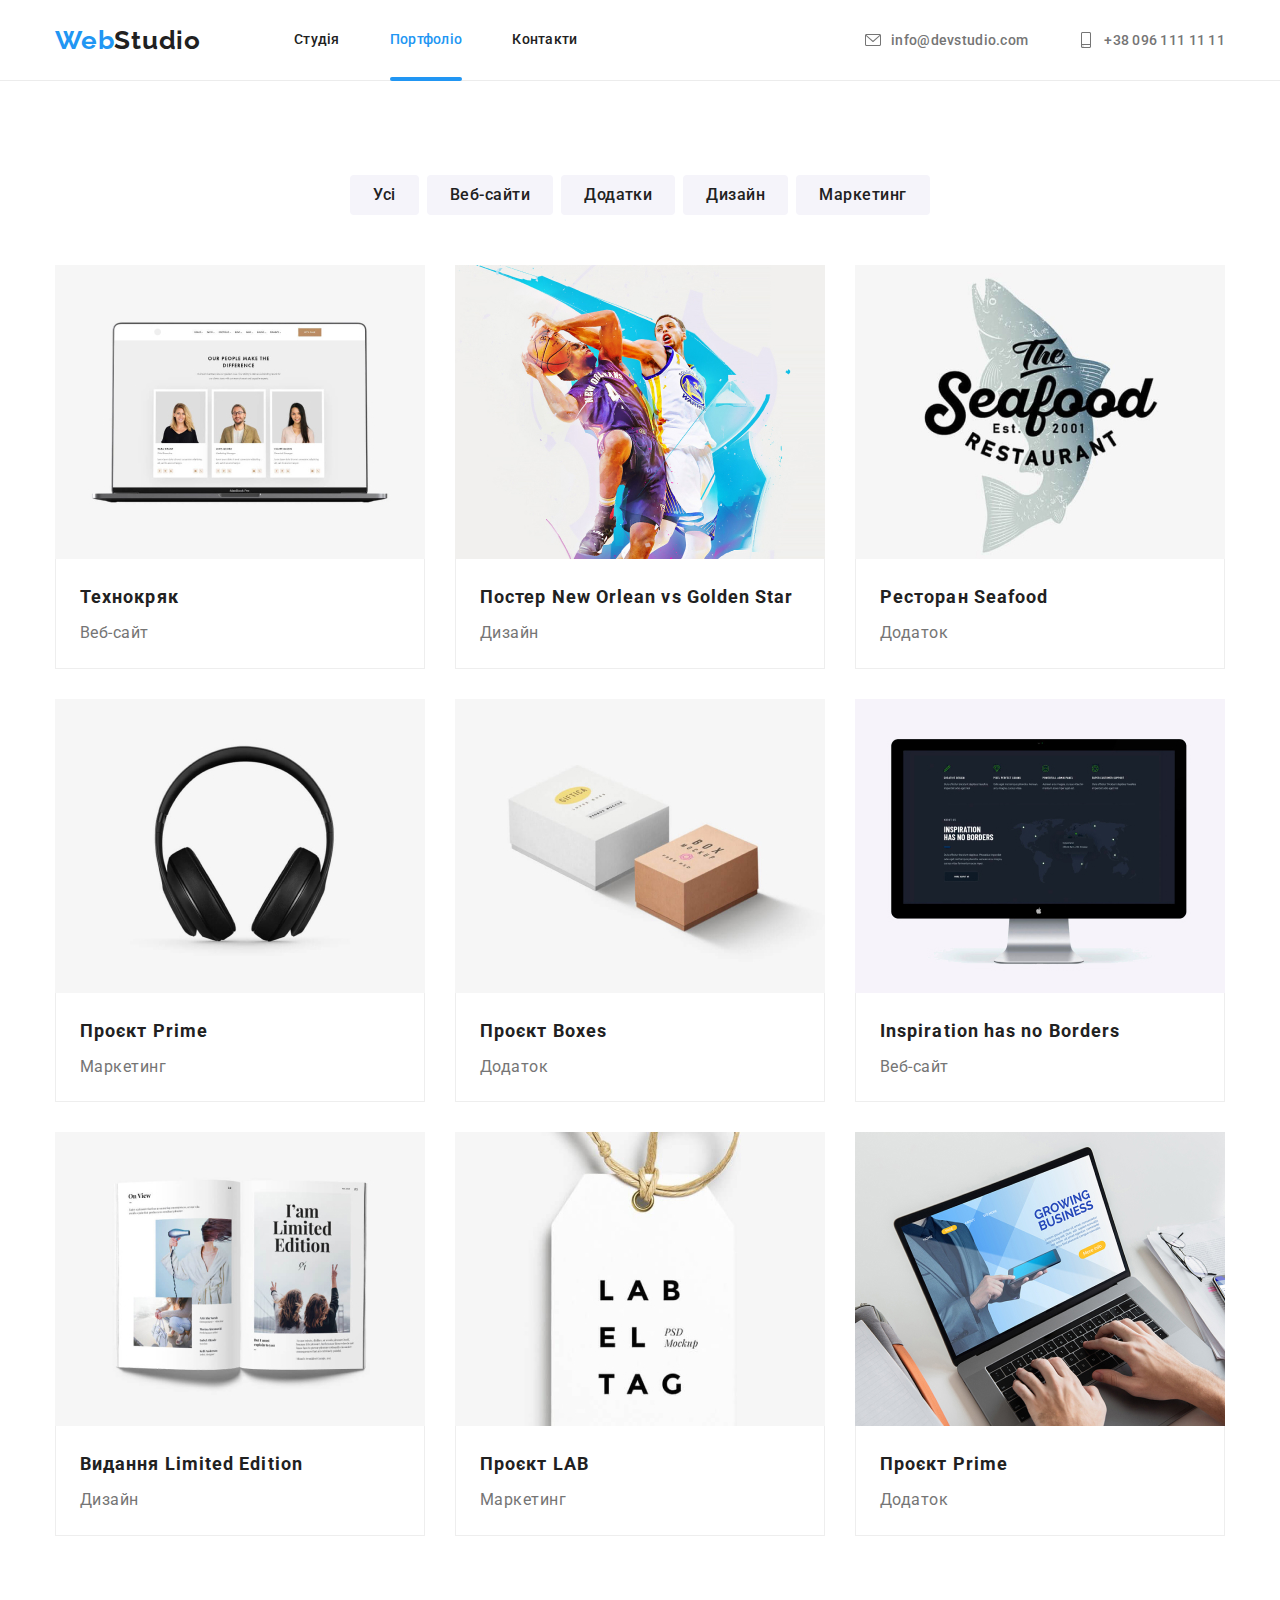
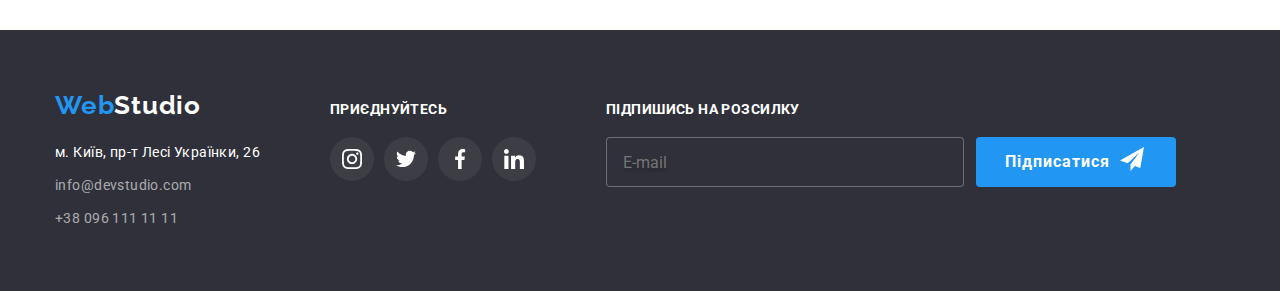
==== portfolio.html @ d0a81571 "home work 6" ====
<!doctype html>
<html lang="uk">
<head>
    <meta charset="UTF-8">
    <meta http-equiv="X-UA-Compatible" content="IE=edge">
    <meta name="viewport" content="width=device-width, initial-scale=1.0">
    <title>Портфоліо</title>
    <link rel="preconnect" href="https://fonts.googleapis.com">
    <link rel="preconnect" href="https://fonts.gstatic.com" crossorigin>
    <link href="https://fonts.googleapis.com/css2?family=Raleway:wght@700&family=Roboto:wght@400;500;700;900&display=swap"
          rel="stylesheet">
       <link rel="stylesheet" href="https://cdnjs.cloudflare.com/ajax/libs/modern-normalize/1.0.0/modern-normalize.min.css">    
        <link rel="stylesheet" href="./css/styles.css">
</head>
    <body class="page">
<!-- шапка сайта-->
        <header class="main-nav ">
            <div  class="main-list container">
                <nav class="menu"> 
                <a href="./іndex.html" class="logo"><span class="logo-accent">Web</span>Studio</a>
                    <ul class="site-nav list">
                        <li class="item"><a href="index.html" class="link">Студія</a></li>
                        <li class="item"><a href="#" class="link current">Портфоліо</a></li>
                        <li class="item"><a href="#" class="link">Контакти</a></li>
                </ul>
            </nav>
<!--Contacts-->
                <ul class="mailtel-list list">
                    <li class="item">
                        <a class="top-adress" href="mailto:info@devstudio.com" >
                            <svg class="item-icon" width="16px" height="16px">
                            <use href="./images/icons.svg#icon-envelope "></use></svg>info@devstudio.com</a>              
                        </li>
                    <li class="item"> 
                        <a class="top-adress" href="tel:+380961111111" >
                            <svg class="item-icon" width="16px" height="16px">
                            <use href="./images/icons.svg#icon-smartphone"></use></svg>+38 096 111 11 11</a>
                        </li>
                </ul>
            </div>
        </header>
<main>
    <section class="section"> 
        <div class="container visually">
                <h1 class="visually-hidden">Проекти</h1>
        <!--Filter -->
            <ul class="button-project">
                <li class="button-item"><button type="button" class="button-filter">Усі</button></li>
                <li class="button-item"><button type="button" class="button-filter">Веб-сайти</button></li>
                <li class="button-item"><button type="button" class="button-filter">Додатки</button></li>
                <li class="button-item"><button type="button" class="button-filter">Дизайн</button></li>
                <li class="button-item"><button type="button" class="button-filter">Маркетинг</button></li>
            </ul>
        <!-- </div> -->
        <!--Projects-->
        <!-- <div class="container card"> -->
            <ul class="project brd">
                <li class="project-windows"> 
                <a class="project-box" href="#" >
                    <div class="thumb-project"><img class="foto-card" src="./images/technokriak.jpg" alt="Сайт Технокряк" width="370">
                        <div class="portfolio-overlay">
                            <p class="project-text">
                             Ресурс пропонує комплексні пропозиції з різним рівнем функціоналу та сервісів. Все це дозволить відвідувачу отримати вичерпні відомості про компанію чи приватну особу.
                            </p>   
                       </div>
                    </div>
                    <div class="project-list"> 
                                <h2 class="project-name">Технокряк</h2> 
                                <p class="project-watch">Веб-сайт</p> 
                    </div>                             
                </a>
             </li>
             <li class="project-windows"> 
                <a class="project-box" href="#" >
                <div class="thumb-project"><img class="foto-card" src="./images/postergs.jpg" alt="Постер New Orlean vs Golden Star" width="370">
                        <div class="portfolio-overlay">
                            <p class="project-text">
                             Ресурс пропонує комплексні пропозиції з різним рівнем функціоналу та сервісів. Все це дозволить відвідувачу отримати вичерпні відомості про компанію чи приватну особу.
                            </p>   
                       </div>
                </div>
                <div class="project-list"> 
                            <h2 class="project-name">Постер New Orlean vs Golden Star</h2> 
                            <p class="project-watch">Дизайн</p> 
                    </div>                             
                </a>
             </li>
            <li class="project-windows">
                    <a class="project-box" href="#" >
                        <div class="thumb-project"><img src="./images/seafood.jpg" alt="Ресторан Seafood" width="370">
                            <div class="portfolio-overlay">
                                <p class="project-text">
                                    Ресурс пропонує комплексні пропозиції з різним рівнем функціоналу та сервісів. Все це дозволить відвідувачу отримати вичерпні відомості про компанію чи приватну особу.
                                   </p>   
                            </div>
                       </div>                   
                    <div class="project-list">
                        <h2 class="project-name">Ресторан Seafood</h2>
                        <p class="project-watch">Додаток</p>
                    </div>    
                </a>
            </li>
            <li class="project-windows"> 
                    <a href="" class="project-box">
                        <div class="thumb-project">
                            <img src="./images/primemarceting.jpg" alt="Проєкт Prime" width="370">
                            <div class="portfolio-overlay">
                                <p class="project-text">
                                    Ресурс пропонує комплексні пропозиції з різним рівнем функціоналу та сервісів. Все це дозволить відвідувачу отримати вичерпні відомості про компанію чи приватну особу.
                                   </p>   
                            </div>
                       </div>             
                        <div class="project-list">
                            <h2 class="project-name">Проєкт Prime</h2>
                        <p class="project-watch">Маркетинг</p>
                        </div>
                    </a>
             </li>
            <li class="project-windows">
                    <a href="" class="project-box">
                        <div class="thumb-project">
                            <img src="./images/boxes.jpg" alt="Проєкт Boxes" width="370">
                            <div class="portfolio-overlay">
                                <p class="project-text">
                                    Ресурс пропонує комплексні пропозиції з різним рівнем функціоналу та сервісів. Все це дозволить відвідувачу отримати вичерпні відомості про компанію чи приватну особу.
                                </p>   
                            </div>
                        </div>
                    <div class="project-list">
                        <h2 class="project-name">Проєкт Boxes</h2>
                        <p class="project-watch">Додаток</p>
                    </div>
                    </a>   
            </li>
            <li class="project-windows">
                <a href="" class="project-box">
                    <div class="thumb-project">
                    <img src="./images/inspiration-borders.jpg" alt="Inspiration has no Borders">
                        <div class="portfolio-overlay">
                            <p class="project-text">
                                Ресурс пропонує комплексні пропозиції з різним рівнем функціоналу та сервісів. Все це дозволить відвідувачу отримати вичерпні відомості про компанію чи приватну особу.
                            </p>   
                        </div>
                    </div>
                        <div class="project-list">
                        <h2 class="project-name">Inspiration has no Borders</h2>
                        <p class="project-watch">Веб-сайт</p>
                    </div>
                    </a>
            </li>
            <li class="project-windows">
                    <a href="" class="project-box">
                        <div class="thumb-project">    
                        <img src="./images/le.jpg" alt="Видання Limited Edition" width="370">
                            <div class="portfolio-overlay">
                            <p class="project-text">
                                Ресурс пропонує комплексні пропозиції з різним рівнем функціоналу та сервісів. Все це дозволить відвідувачу отримати вичерпні відомості про компанію чи приватну особу.
                            </p>   
                            </div>
                        </div>
                    <div class="project-list">
                        <h2 class="project-name">Видання Limited Edition</h2>
                         <p class="project-watch">Дизайн</p>
                    </div>
                    </a>
            </li>

                <li class="project-windows">
                    <a href="" class="project-box">
                        <div class="thumb-project">  
                        <img src="./images/labprojecт.jpg" alt="Проєкт LAB" width="370">
                            <div class="portfolio-overlay">
                                 <p class="project-text">
                                Ресурс пропонує комплексні пропозиції з різним рівнем функціоналу та сервісів. Все це дозволить відвідувачу отримати вичерпні відомості про компанію чи приватну особу.
                            </p>   
                            </div>
                        </div>
                            <div class="project-list">
                            <h2 class="project-name">Проєкт LAB</h2>
                            <p class="project-watch">Маркетинг</p>
                        </div>
                    </a>
                </li>

                <li class="project-windows">
                    <a href="" class="project-box">
                        <div class="thumb-project">  
                        <img src="./images/growingbusiness.jpg" alt="Growing Business" width="370">
                        <div class="portfolio-overlay">
                            <p class="project-text">
                                Ресурс пропонує комплексні пропозиції з різним рівнем функціоналу та сервісів. Все це дозволить відвідувачу отримати вичерпні відомості про компанію чи приватну особу.
                            </p>   
                            </div>
                        </div>
            
                        <div class="project-list">
                            <h2 class="project-name">Проєкт Prime</h2>
                            <p class="project-watch">Додаток</p>
                        </div>
                    </a>  
                </li>
            </ul>
        </div>
    </section>
</main>  
<footer class="footer">
        
    <!-- Контакты--> 
    <section class="contacts-section">
    <h2 class="visually-hidden">Contacts</h2>
            <div class="container footer-block"> 
                <div>
             <a href="./іndex.html" class="footer-section"><span class="logo-footer">Web</span>Studio</a>
                <address class="addressa">
                    <p class="mail"> м. Київ, пр-т Лесі Українки, 26 </p>
                        <ul class="site-address">  
                            <li class="tel"><a href="mailto:info@devstudio.com" class="link-footer ">info@devstudio.com</a></li>
                            <li class="tel"><a href="tel:+380961111111" class="link-footer ">+38 096 111 11 11</a></li>
                        </ul> 
                </address>
              </div>
              <div class="footer-social">
                <p>Приєднуйтесь</p>
                <ul class="list social">
                  <li>
                    <a class="footer-social-link" href="https://www.instagram.com"><svg width="20px" height="20px">
                        <use href="./images/icons.svg#icon-instagram"></use>
                      </svg>
                    </a>
                  </li>
                  <li>
                    <a class="footer-social-link" href="https://twitter.com"><svg width="20px" height="20px">
                        <use href="./images/icons.svg#icon-twitter"></use>
                      </svg>
                    </a>
                  </li>
                  <li>
                    <a class="footer-social-link" href="https://www.facebook.com"><svg width="20px" height="20px">
                        <use href="./images/icons.svg#icon-facebook"></use>
                      </svg>
                    </a>
                  </li>
                  <li>
                    <a class="footer-social-link" href="https://www.linkedin.com"><svg width="20px" height="20px">
                        <use href="./images/icons.svg#icon-linkedin"></use>
                      </svg>
                    </a>
                  </li>
                </ul>
             </div>   
             <div class="mail-social"> 
                <p> ПІДПИШИСЬ НА РОЗСИЛКУ</p>
                <div class="mail-user">
                    <div class="mail-footer">
                     <label for="mail" class="imput-name"></label>
                    <input class="imput-footer" id="mail" type="email" name="mail" placeholder="E-mail"/>
                    </div>
                    <div class="mail-box">
                    <button type="button" class="mail-start">Підписатися
                   <svg class="mail-svg" width="24px" height="24px">
                     <use href="./images/icons.svg#icon-icon-send"></use></svg></button>
                  </div>
                  </div>
               </div>  
         </div> 
    </section>    
</footer>
</body>
</html>
---- css/styles.css ----
:root {
  --primary-text-color: #757575;
  --title-text-color:#212121;
  --accent-color:#2196F3;
  --project-color: #EEEEEE;
  --white-color: #ffffff;
  --button-background-color: #F5F4FA;
  --page-background-color: #F5F4FA;
  --background-color:#2F303A;
  --link-address: rgba(255, 255, 255, 0.6);
  --background-color-page: #ffffff;
  --solid: #EEEEEE;
  --background-color-portfolio: #F5F5F5;
  --border-color-page: #ECECEC;
  --color-hero-background:#C4C4C4;
  --color-social-link:  #AFB1B8;

}



body {
    font-family: Roboto, sans-serif;
    background-color:var(--white-color);
    /* background-color: tomato; */
    color:  var(--primary-text-color);
    /* border: 2px dashed tomato; */
    font-style: normal;
}
.hero,
.contacts-section  {
    background-color: var(--background-color)
    
}
/* .link.current{
    background-color: var(--accent-color);
} */

.item {
    position: relative;
}
.link.current::after {
    content: "";
    position: absolute;
    left: 0;
    bottom: -1px;
    /* transform: translate(-50%,0); */
    display: block;
    border-radius: 2px;
    width: 100%;
    height: 4px;
    background-color: var(--accent-color);
    
}

.hero {
    text-align: center;
    padding-top: 200px;
    padding-bottom: 200px;
    max-width: 1600px;
    /* height: 600px; */
    margin: 0 auto 0 auto;
    background-color: var(--color-hero-background);

}

.visually-hidden {
    position: absolute;
    white-space: nowrap;
    width: 1px;
    height: 1px;
    overflow: hidden;
    border: 0;
    padding: 0;
    clip: rect(0 0 0 0);
    clip-path: inset(50%);
    margin: -1px;
}    
 /* outline: 1px solid olive; */

.contacts-section {
    display: flex;
    padding-top: 60px;
    padding-bottom: 60px;
}

/* .logo-footer{
    padding-top: 60px;
}  */
.addressa .mail {
    padding-bottom: 0px;
    /* margin-top: 20px; */
    margin-bottom: 9px;
    font-size: 14px;
    line-height: 1.7;
    letter-spacing: 0.03em;
    color: var(--white-color);

    
}


.site-address {
    margin-top: 0px;
    margin-bottom: 0px;
    padding-bottom: 0px;
    padding-left: 0px;
    transition: transform 250ms  cubic-bezier(0.4, 0, 0.2, 1);
}
.site-address > a {
    padding-bottom: 0px;
}


/* * Ресет */ 

/* svg {
    width: 20px;
    height: 20px;
} */
/* Стили для обнуления верхних отступов у элементов */
h1,
h2,
h3,
h4,
h5,
h6,
p {
	margin-top: 0;
}
/* Класс для обнуления базовых свойств у списков (ul) */
.list {
	list-style: none;
	padding-left: 0;
	margin: 0;
    
}
/* Класс для обнуления базовых свойств у ссылок */
.link {
	text-decoration: none;
	color: inherit;
}
/* Свойства для корректного отображения картинок */
img {
	display: block;
	max-width: 100%;
	height: auto;
}
/* Свойства для обнуления курсива у address */
address {
	font-style: normal;
    margin-top: 20px;
}



/* обнуление маржинов у ul */
.site-nav,
.contacts {
    margin: 0;
}

/* конец Ресет */

.hero-title {
    /* padding-top: 200px; */
    padding-bottom: 0px;
    margin-top: 0px;
    margin-bottom: 30px;
    color: #FFFFFF;
    font-weight: 900;
    font-size: 44px;
    line-height: 1.36;
    text-align: center;
    letter-spacing: 0.06em;
    max-width: 696px;
    margin-left: auto;
    margin-right: auto;   
  
}
 /* добавление иконок */


.visuallym {
    display: flex;

}

.top-adress {
    display: flex;
    align-items: center;
    text-decoration: none;
    font-weight: 500;
    font-size: 14px;
    line-height: 16px;
    letter-spacing: 0.02em;
    color: var(--primary-text-color);
    transition: fill 250ms cubic-bezier(0.4, 0, 0.2, 1), color 250ms cubic-bezier(0.4, 0, 0.2, 1) ; 
}



.item-icon {

    margin-right: 10px;
    fill: currentcolor;
}

.icon-box {
    height: 120px;
    display: flex;
    align-items: center;
    justify-content: center;
    background-color: var(--page-background-color);
    margin-bottom: 30px;
    border-radius: 4px;
    flex-basis: calc((100% - 90) / 4);
}
.list-item {
    display: inline-block;
    width: 270px;
}

.slide-hero {
    background-image: linear-gradient(to right, rgba(47, 48, 58, 0.4), rgba(47, 48, 58, 0.4)), url(../images/Brainstorm-foto.jpg);
    background-repeat: no-repeat;
    background-position: center center;
    background-size: cover;
}

/* .list-item: */

.hero-button {
    display: inline-block;
    border-radius: 4px;
    border: 1px solid transparent;
    padding: 10px 32px;
    min-width: 216px;
    box-shadow: 0px 4px 4px rgba(0, 0, 0, 0.25);
    /* margin-bottom: 200px; */
}
 

 
.hero-button {
    color: var(--white-color);
    cursor: pointer;
    font-weight: 700;
    font-size: 16px;
    line-height: 1.87;
    text-align: center;
    letter-spacing: 0.06em;
}
.hero-button {
    background-color: #2196F3;
    transition: background-color 250ms cubic-bezier(0.4, 0, 0.2, 1);

}
.hero-button:hover,
.hero-button:focus {
    color: var(--white-color);
    background-color: #188CE8;
    /* transition: 250ms cubic-bezier(0.4, 0, 0.2, 1); */

}


/* Page-header */

.page-header {
    background-color:var(--background-color-page);
  
}


.main-list.container {
    margin-left: auto;
    margin-right: auto;
    padding-left: 15px;
    padding-right: 15px;
    width: 1200px;

}

.container {
    margin-left: auto;
    margin-right: auto;
    padding-left: 15px;
    padding-right: 15px;
    width: 1200px;

}

.container.visually {
    margin-top: 0px;
    margin-bottom: 0px;
}

.container.card {
    margin-bottom: 94px;
}

/* main-nav */


.main-nav {
    align-items: center;
    justify-content: space-between;
    border-bottom: 1px solid var(--border-color-page);
    margin-top: 0px;
    margin-bottom: 0px;
    padding-right: 0px;
    /* margin-left:; */

}
.main-list {
    display: flex;
    justify-items: flex-end;
    margin-top: 0px;
    margin-bottom: 0px;
    margin-left: auto;
    align-items: normal;
    /* border-bottom: 1px solid var(--border-color-page); */


}

/* logo */

.logo {
    text-decoration: none;
    color: var(--title-text-color);
    font-family: Raleway, sans-serif;
    font-weight: 700;
    font-size: 26px;
    line-height: 1.19;
    text-align: center;
    letter-spacing: 0.03em;
   margin-right: 93px ;

}
.logo-accent {
    color: var(--accent-color);
    
}

.logo a  {
    margin-top: 0px;
    margin-bottom: 0px;
    padding-top: 0px;
    padding-bottom: 0px;
}


/* Main-nav */

.menu {
 
    color: var(--accent-color);
    margin-top: 0px;
    margin-bottom: 0px;
    padding-top: 0px;
    padding-bottom: 0px;

}

.menu {
    display: flex;
    align-items: center;
}

/* link */

.link {
    display: flex;
    align-items: center;

    font-weight: 500;
    font-size: 14px;
    line-height: 1.14;
    letter-spacing: 0.02em;
    text-decoration: none;

}

.link {
    transition: background-color 250ms cubic-bezier(0.4, 0, 0.2, 1);
    cursor: pointer;
} 

.mailtel-list .link-header {
    padding-top: 32px;
    padding-bottom: 32px;
}


.link-footer {
    text-decoration: none;
    font-size: 14px;
    line-height: 1.71;
    letter-spacing: 0.03em;
    color: rgba(255, 255, 255, 0.6);
    transition: color 250ms cubic-bezier(0.4, 0, 0.2, 1);
}


.tel + .tel {
margin-top: 9px;
}

.button {
    color: var(--white-color);
    cursor: pointer;  
    transition: transform 250ms cubic-bezier(0.4, 0.0, 0.2, 1.0);
}

ul { 
    list-style: none;
}

.site-nav {
    display: flex;
    flex-wrap: nowrap
    

} 
.site-nav {
    transition: transform 250ms cubic-bezier(0.4, 0.0, 0.2, 1.0);
}


.site-nav .list {
    display:block;
   
}

.item + .item {
    margin-left: 50px;
}

.link-header {
align-self: flex-start;
transition:250ms cubic-bezier(0.4, 0.0, 0.2, 1.0);

}

.site-nav .link {
    display: block;
    color: var(--title-text-color);
    padding-top: 32px;
    padding-bottom: 32px;
}

.section-title  {
    margin-top: 0px;
    margin-bottom: 50px;
    /* padding-top: 94px;  */
    /* padding-bottom: 50px; */
} 

.time-composition {
    display: flex;
    background-color: var(--button-background-color);
 

}
.humana-list {
    display: block;
    width: 270px;
    margin-left: 0px;
    box-shadow: 0px 4px 4px rgba(0, 0, 0, 0.25);
    transition: transform 250ms cubic-bezier(0.4, 0, 0.2, 1);
     
}

.time-composition.body {
    display: flex;
    flex-wrap: wrap;
}
.item-body {
    width: 270px;
    margin-left: 0px;
    box-shadow: 0px 4px 4px rgba(0, 0, 0, 0.25);
    transition: transform 250ms cubic-bezier(0.4, 0, 0.2, 1);
}
 /* соцсети команды */

.time-social-link {
    display: flex;
    align-items: center;
    justify-content: center;
    width: 44px;
    height: 44px;
    border-radius: 50%;
    fill: var(--color-social-link);
    transition: fill 250ms cubic-bezier(0.4, 0.0, 0.2, 1.0), background-color 250ms cubic-bezier(0.4, 0.0, 0.2, 1.0);
    
}

.time-social-link:hover,
.time-social-link:focus  {
    background-color: var(--accent-color);
    fill: var(--white-color);
}


.work-list {
    
   display: flex;
   margin: 0px;
   padding: 0px;
   justify-content: space-between;
   /* padding-bottom: 44px; */
}

.thumb-project {
    position: relative;
    overflow: hidden;
    transition: transform 250ms cubic-bezier(0.4, 0.0, 0.2, 1.0);
}

.photo-thumb {
    position: relative;
    overflow: hidden;
    transition: transform 250ms cubic-bezier(0.4, 0, 0.2, 1);
  }
  
  .photo-overlay{
    display: flex;
    position: absolute;
    bottom: 0;
    width: 370px;
    height: 70px;
    background-color: var(--color);
  
    /* transform: translateX(100%);
    transition: transform 250ms cubic-bezier(0.4, 0, 0.2, 1); */
  } 
  
  /* .photo:hover .photo-overlay{
    transform: translateX(0);
  } */
  .text-thumb{
    position: absolute;
    color:var(--white-color);
    font-weight: 700;
    font-size: 14px;
    text-align: center;
    text-transform: uppercase;
    letter-spacing: 0.03em;
    padding-top: 27px;
    padding-bottom: 27px;
    bottom: 0px;
    left: 100px;
    opacity: 1;
    margin: 0;
  }
  
  .photo-thumb:hover .text-thumb{
    opacity: 1;
  }


.photo-overlay {
    display: flex;
    position: absolute;
    bottom: 0;
    width: 370px;
    height: 70px;
    background-color: rgba(47, 48, 58, 0.8);;
    /* transform: translateX(100%);
    transition: transform 250ms cubic-bezier(0.4, 0, 0.2, 1); */
}


.work-list.see :nth-child(3n) {
    margin-right: 0px;
}

/* .container, */
.time-composition {
    margin-top: 0px;
    margin-bottom: 0px;
    /* padding-bottom: 92px; */
    margin-left: 0px;
    margin-right: 0px;
    padding-left: 0px;

}  


.time-composition {
    gap: 30px;
}
.item-body {
 background-color: var(--background-color-page);
}

.title,
.section-subtitle {
/* .time-composition .professions { */
    margin-top: 0px;
    margin-bottom: 10px; 
}  
.professions {
    margin-bottom: 0px;
    padding-bottom: 0px;
    margin-bottom: 16px;
}

.site-nav .current {
    color: var(--accent-color);
}

.site-nav.visually {
    gap: 30px;
    padding-left: 0px;
}


.site-nav .link:hover,
.site-nav .link:focus,
.top-adress:hover,
.top-adress:focus {
    color: var(--accent-color);
}

.site-address:hover,
.site-address:focus {
    color: var(--accent-color);
    fill: var(--accent-color);
 }


/* email tel list */
.mailtel {
    display: flex;
    align-items: center;
}

.mailtel-list li + li {
    margin-left: 50px;   
   }


.mailtel-list {
    display: flex;
    margin-left: auto;
    align-items:center;
   
}
.mailtel-list.item + .item {
    margin-left: 50px;

}

.section-title {
    font-weight: 700;
    font-size: 36px;
    line-height: 1.16;
    text-align: center;
    letter-spacing: 0.03em;
    margin-top: 0;
    /* margin-bottom: 10; */
    color: var(--title-text-color);
}


.type-title > p {

    background-color: var(--white-color);
}

/* project */


.project-windows {

width: 370px;
    text-decoration: none;
    margin-top: 0px;
    margin-bottom: 0px;

    margin-left: 0px;
    margin-right: 0px;
}

.project-text {
/* position: absolute; */
 margin: 0;
 opacity: 1;
 padding: 0px;
 padding-top: 63px;
padding-top: 63px;
padding-left: 24px;
padding-right: 24px;
font-size: 18px;
    line-height: 1.55;
    letter-spacing: 0.03em;
    color: #FFFFFF;


  
}

   
.project-box {
    display: block;
    text-decoration: none;
}



.portfolio-overlay {
    position: absolute;
    width: 100%;
    height: 100%;
    left: 0;
    top: 0;
    margin: 0px;
    background-color: rgba(33, 150, 243, 0.9);
    opacity: 1;
    transition: transform 250ms cubic-bezier(0.4, 0, 0.2, 1);
    transform: translateY(100%); 
   
    
}

.project-box:hover .portfolio-overlay {
    transform: translateY(0);
}

.project-windows:hover {    
    box-shadow: 0px 4px 4px rgba(0, 0, 0, 0.25);

} 

.project-name {
    font-family: 'Roboto';
    padding-top: 0px;
    margin-bottom: 4px;
    line-height: 2.00;
    margin-bottom: 4px;
    font-family: Roboto;
    color: var(--title-text-color);
    font-style: normal;
    font-weight: 700;
    font-size: 18px;
    letter-spacing: 0.06em;
    } 


.project-watch {
margin: 0px;
padding-top: 0px;
padding-bottom: 0px;

}

.project-watch {
    color: var(--primary-text-color);
    font-size: 16px;
    line-height: 1.8;
    letter-spacing: 0.03em;
}
 


/* тень на картиник!!!! */
.project-box {
    min-width: 100px;
    font-family: inherit;
    appearance: none;
    border: 0;
    border-radius: 5px;
    color: #ffffff;
     
}
.project-box {
    display: block;
    transition: box-shadow 250ms cubic-bezier(0.4, 0.0, 0.2, 1.0);
}

.project-box:hover,
.project-box:focus  {
    box-shadow: 0px 4px 4px rgba(0, 0, 0, 0.25);
    
    }
    
.project {
    display: flex;
    flex-wrap: wrap;
    gap: 30px;
    margin-top: 0px;
    padding-left: 0px;
    padding-left: 0px;
    margin-bottom: 0px;
}

.project {
    flex-basis: calc(100% - 60px/3);

}


.project-list {
    margin: 0px;
    padding: 20px 24px;
    border-width: 0px 1px 1px 1px;
    border-color: var(--solid); 
    border-style: solid ;
    

}

.container.project {
    margin-left: 0px;

}


.project-windows {
   max-width: 370px;

}


.project-windows .project-box + .project-box:nth-child(n3) {
    margin-right: 0px;
}
.project-box {
    max-width: 370px;
    list-style: none;
    text-decoration: none;
transition: box-shadow 250ms cubic-bezier(0.4, 0.0, 0.2, 1.0);
}

.site-nav .item + .item {
    margin-left: 50px;

}
    

.title {
    list-style: none;
    font-weight: 700;
    font-size: 18px;
    line-height: 2;
    letter-spacing: 0.03em;
    margin-top: 0;
    margin-bottom: 10px;
    color: var(--title-text-color);
}

.title-visually {
    font-style: normal;
    font-weight: 700;
    font-size: 14px;
    line-height: 1.14;
    letter-spacing: 0.03em;
    text-transform: uppercase;
    color: var(--title-text-color);
    /* padding-top: 94px; */
}


    /* section */

.section {
    padding-top: 0px;
    padding-bottom: 0px;
    padding-top: 94px;
    padding-bottom: 94px;
    }
    .section.profile {
      padding-top: 0px; 
    }
    .section.team {
        background-color: var(--page-background-color);
    }

.section-advantege {

    margin-bottom: 0px;
    font-size: 14px;
    line-height: 1.71;
    letter-spacing: 0.03em;
    }
    

.site-nav ul {
    padding-left: 0px;
}
 /* наша команда */

.subsubtitle {
padding-top: 30px;
padding-bottom: 30px;
 }


.section-subtitle {
    color: var(--title-text-color);
    font-weight: 500;
    font-size: 16px;
    line-height: 1.18;
    text-align: center;
    letter-spacing: 0.03em;
}

 .professions {
    font-size: 16px;
    line-height: 19px;
    text-align: center;
    letter-spacing: 0.03em;
 }

.team {
    background-color: var(--button-background-color);
}

/* Постійнв клієнти */

.clients-list {
    display: flex;
    align-items: center;
    justify-content: center;
    gap: 30px;
}


.clients-block {
    padding-top: 94px;
    padding-bottom: 94px;

}
.list {
    list-style: none;
    padding-left: 0;
    /* margin: 0; */
}
.clients-title {
    font-weight: 700;
    font-size: 36px;
    line-height: 42px;
    text-align: center;
    letter-spacing: 0.03em;
    color: #212121;
    margin-bottom: 50px;
}

.clients-icon {
    display: flex;
    align-items: center;
    justify-content: center;
    width: 170px;
    height: 92px;
    border: 1px solid #AFB1B8;
    border-radius: 4px;
    fill: var(--color-social-link);
    transition: fill 250ms cubic-bezier(0.4, 0.0, 0.2, 1.0), border 250ms  cubic-bezier(0.4, 0, 0.2, 1);
}

.clients-icon:hover,
.clients-icon:focus {
    border: 1px solid var(--accent-color);
    fill: var(--accent-color);
}

.footer {
    color: var(--background-color);
}

.footer-block {
    display: flex;
    align-items: baseline;
    }
    

.footer.logo-footer {
    color: var(--accent-color);
}


.page-footer {
    color: var(--background-color);
} 

.logo-contacts,
.logo-footer,
.address,
.link-footer
.footer-section,
.link-address,
.contacts-section {
    text-decoration: none;
}

 .address {
    color: var(--white-color);
    font-style: normal;
    font-size: 14px;
    line-height: 1.71;
    letter-spacing: 0.03em;
}

.link-address {
    color: var(--link-address);
    font-size: 14px;
    line-height: 1.71;
    letter-spacing: 0.03em;
}

.logo-contacts {
    font-family: 'Raleway';
    font-weight: 700;
    font-size: 26px;
    line-height: 1.19;
    letter-spacing: 0.03em;
}

.section .team {
    margin-bottom: 44px;
}

.footer {
    height: 252px;
    background: var(--color-section);
    padding-top: 0px;
    padding-bottom: 60px;
}
.footer-section {
    text-decoration: none;
    color: var(--white-color);
    font-family: Raleway, sans-serif;
    font-weight: 700;
    font-size: 26px;
    line-height: 1.19;
    text-align: center;
    letter-spacing: 0.03em;



}

.logo-footer {
    color: var(--accent-color);
}


 /* Portfolio */

 .button-project {
    display: flex;
    align-items: center;
    justify-content:center;
    padding-left: 0px;
    border-radius: 4px;
    margin: 50px;
    margin-top: 0;
     min-width: 216px;   
    transition: background-color 250ms cubic-bezier(0.4, 0, 0.2, 1);

 }



.button-filter {
    display:inline-flex;
    align-items: center;
    color: var(--title-text-color);
    background-color: var(--button-background-color);
    cursor: pointer;
    font-family: inherit;
    border-radius: 4px;
    border: 1px solid transparent;
    padding: 6px 22px;
    text-align: center;
    font-weight: 500;
    font-size: 16px;
    line-height: 1.62;
    letter-spacing: 0.03em;
    transition: background-color 250ms cubic-bezier(0.4, 0, 0.2, 1), box-shadow 250ms cubic-bezier(0.4, 0, 0.2, 1), color 250ms cubic-bezier(0.4, 0, 0.2, 1);
         }

.button-item {
margin-right: 8px;
}

.button-item:last-child {
    margin-right: 0;
}      


.button-filter:hover, 
.button-filter:focus {
    color: var(--white-color);
    background-color: var(--accent-color);
    box-shadow: 0px 4px 4px rgba(0, 0, 0, 0.25);
    /* transition:250ms cubic-bezier(0.4, 0, 0.2, 1);   */
}

.link-footer:hover {
    color: var(--accent-color);
    /* transition:250ms cubic-bezier(0.4, 0, 0.2, 1); */

}

.footer-social {
    display: flex;
    flex-direction: column;
    margin-left: 70px;
}

.footer-social p {
    text-transform: uppercase;
    color: var(--white-color);
    margin-bottom: 20px;
    font-weight: 700;
    font-size: 14px;
    line-height: 16px;
    letter-spacing: 0.03em;
}

.footer-social .social {
    margin: 0px;
}
.social {
    display: flex;
    justify-content: center;
    gap: 10px;
}


.footer-social-link {
    display: flex;
    align-items: center;
    justify-content: center;
    width: 44px;
    height: 44px;
    border-radius: 50%;
    fill: var(--white-color);
    background: rgba(184, 177, 177, 0.1);
    transition: background-color 250ms cubic-bezier(0.4, 0.0, 0.2, 1.0);
}
.footer-social-link:hover,
.footer-social-link:focus {
    background-color: var(--accent-color);
}
.mail-social {
    display: flex;
    justify-content: flex-start;
    flex-direction: column;
    margin-left: 70px;
}

.mail-social p {
    text-transform: uppercase;
    color: var(--white-color);
    margin-bottom: 20px;
    font-weight: 700;
    font-size: 14px;
    line-height: 16px;
    letter-spacing: 0.03em; 
}
/* .mail-social {
   
    
} */

.imput-footer {
/* display: grid; */
cursor: pointer;
width: 358px;
height: 50px;
padding: 0px;
padding-left: 16px;
padding-right: 12px;
/* margin-bottom: 10px; */
border: 1px solid rgba(255, 255, 255, 0.3);
filter: drop-shadow (0px 4px 4px rgba(0, 0, 0, 0.15));
background-color: var(--background-color);
color: rgba(255, 255, 255, 0.6);
text-shadow: 0px 4px 4px rgba(0, 0, 0, 0.25);
border-radius: 4px;
/* margin-top: 4px; */
/* fill: var(--color-social-link); */

transition: fill 250ms cubic-bezier(0.4, 0.0, 0.2, 1.0), border 250ms cubic-bezier(0.4, 0, 0.2, 1), color 
250ms cubic-bezier(0.4, 0.0, 0.2, 1.0);

} 


.imput-footer:hover,
.imput-footer:focus {
    border: 1px solid var(--accent-color);
    color: var(--accent-color);
    box-shadow: 0px 4px 4px rgba(0, 0, 0, 0.25);


    
}



.mail-footer {
    margin-right: 12px;
}

.mail-box {
    position: relative;
    /* padding: 10px 28px; */
}

.mail-start {
    background-color: #2196F3;
    transition: background-color 250ms cubic-bezier(0.4, 0, 0.2, 1);
}

.mail-start {
    display: block;
    position: relative;
    width: 200px;
    height: 50px;
    padding-left: 28px;
    border-radius: 4px;
    /* border: 1px solid transparent; */
    color: var(--white-color);
    cursor: pointer;
    font-weight: 700;
    font-size: 16px;
    line-height: 1.87;
    text-align: left;
    align-items: center;
    letter-spacing: 0.06em;
    /* box-shadow: 0px 4px 4px rgba(0, 0, 0, 0.15); */
  
    border: 1px solid transparent;
    /* fill: var(--background-color-page); */
    transition: fill 250ms cubic-bezier(0.4, 0.0, 0.2, 1.0), border 250ms cubic-bezier(0.4, 0, 0.2, 1);
}
  
.mail-start:hover,
.mail-start:focus {
    border: 1px solid var(--accent-color);
    /* color: var(--accent-color); */
    box-shadow: 0px 4px 4px rgba(0, 0, 0, 0.15);
    /* text-shadow: 0px 4px 4px rgba(0, 0, 0, 0.25); */
}



    .mail-svg {
        position: absolute;
     /* margin: 10px;
        top: 13px;
        right: 28px; */
fill: var(--white-color);
    justify-content: center;
    align-items: center;
    margin-left: 10px;


    }




    /* модальное окно */

.backdrop {
    position: fixed;
    top: 0px;
    left: 0px;
    width: 100%;
    height: 100%;
    background: rgba(0, 0, 0, 0.2);;
    /* border: 10px solid violet; */
    transition: opasity 250ms cubic-bezier(0.4, 0, 0.2, 1), visibility 250ms cubic-bezier(0.4, 0, 0.2, 1);

}   
.backdrop.is-hidden { 
    opacity: 0;
    pointer-events: none;
    visibility: hidden;
  
}
.modal {
    position: absolute;
    top: 50%;
    left: 50%;
    transform: translate(-50%, -50%);
    max-height: 581px;
    height: 100%;
    width: 528px;
    background-color: var(--background-color-page); 
    transition: background-color  250ms cubic-bezier(0.4, 0, 0.2, 1);
    /* z-index: -1; */
    padding: 40px;
border: 1px solid transparent;
border-radius: 4px;
min-height: 581px;
overflow: auto;
box-shadow: 0px 1px 3px rgb(0 0 0 / 12%), 0px 1px 1px rgb(0 0 0 / 14%), 0px 2px 1px rgb(0 0 0 / 20%);   
     
}


/* 
position: relative;
width: 528px;

background-color: rgba(255, 255, 255, 1);
padding: 40px; */


.modal-close {
    display: flex;
    position: absolute;
    /* width: 100%; */
    top: 8px;
    right: 8px;
    margin: 0;
    align-items: center;
    justify-content: center;
    width: 30px;
    height: 30px;
    border-radius: 50%;
    border: 1px solid rgba(0, 0, 0, 0.1);
    padding: 0;
  background-color: var(--background-color-page);
    fill: rgba(0, 0, 0, 1);
    cursor: pointer;
}

/* Залиште свої дані, ми вам передзвонимо */

.modal-data {
    /* padding: 40px; */
    /* display: inline-block; */
    padding: 0px;
    margin-bottom: 12px;
    font-weight: 700;
    font-size: 20px;
    line-height: 1.15;
    text-align: center;
    letter-spacing: 0.03em;
    color: var(--title-text-color);

    
}
.js-speaker-form {
    /* margin-bottom: 20px; */
}

    padding-top: 0;
    padding-bottom: 0px; 
    
   
                            /* Модальное окно */


.form-position {
    /* font-weight: 400;
font-size: 12px;
line-height: 14px; */
letter-spacing: 0.01em;
color: rgba(117, 117, 117, 1);
font-weight: 400;
font-size: 12px;
line-height: 1.16;
letter-spacing: 0.01em;
margin-bottom: 4px;
padding-left: 0;
width: 448px;
height: 40px;
fill: var(--accent-color);
border: 1px solid var(--accent-color);
cursor: pointer;
}

.form-position:hover,
.form-position:focus

 {
    transition: fill 250ms cubic-bezier(0.4, 0.0, 0.2, 1.0), border 250ms cubic-bezier var(--accent-color);
}



/* .imput-name {

    
    } */

.imputs  {
position: relative;
 transition: fill 250ms cubic-bezier(0.4, 0, 0.2, 1), color 250ms cubic-bezier(0.4, 0, 0.2, 1);
 cursor: pointer;
}


.imputs:hover,
.imputs:focus {
    border :  var(--accent-color);
    fill: var(--accent-color);
}  




.imput-box {
    display: grid;
    width: 448px;
    height: 40px;
    padding: 0px;
    padding-left: 40px;
    padding-right: 12px;
    margin-bottom: 10px;
    border: 1px solid rgba(33, 33, 33, 0.2);
    border-radius: 4px;
    cursor: pointer;
    margin-top: 4px;
    fill: var(--color-social-link);
    transition: fill 250ms cubic-bezier(0.4, 0.0, 0.2, 1.0), border 250ms cubic-bezier var(--accent-color);
} 

.imput-box:hover,
.imput-box:focus {
border: 1px solid var(--accent-color);
fill: var(--accent-color);
}

.imputs-icon{
    position: absolute;
    top: 50%;
    left: 12px;
    transform: translateY(-50%);
    display: inline-block;
}

/* .imputs-icon:hover,
.imputs-icon:focus {
    border: 1px solid var(--accent-color);
    fill: var(--accent-color);
} */

/* 
.button-position {
    display: block;
    left:  164px;
    bottom: 40px;
} */

.submit-button {
    /* display: inline-; */
    border-radius: 4px;
    border: 1px solid transparent;
    padding: 10px 52px;
    /* width: 200px;  */
    box-shadow: 0px 4px 4px rgba(0, 0, 0, 0.25);
    /* margin-bottom: 30px; */
    /* padding-bottom: 200px; */
    /* display: flex; */
    align-items: center;
    margin-left: 124px;
    margin-right: 124px;
    width: 200px;
    height: 50px;
 
}

.submit-button {
    /* position: absolute; */
    /* width: 200px;
    height: 50px; */
    /* left:  164px; */
    /* bottom: 40px; */
}

.submit-button {
    color: var(--white-color);
    cursor: pointer;
    font-size: 16px;
    line-height: 1.87;
    text-align: center;
    letter-spacing: 0.06em;
}
.submit-button {
    background-color: #2196F3;
    transition: background-color 250ms cubic-bezier(0.4, 0, 0.2, 1), box-shadow 250ms cubic-bezier(0.4, 0, 0.2, 1);

}
.submit-button:hover,
.submit-button:focus {
    color: var(--white-color);
    background-color: #188CE8;
    /* transition: 250ms cubic-bezier(0.4, 0, 0.2, 1); */
}

.mail-user {
    display: flex;
    justify-content: center;
}

.user-comment {
    border: 1px solid rgba(33, 33, 33, 0.2);
    /* position: absolute; */
    width: 448px;
    height: 58px;
    border-radius: 4px;
    margin-top: 4px;
    margin-bottom: 20px;
    resize: none;
    padding: 12px 16px;
    font-weight: 400;
    font-size: 12px;
    line-height: 1.16;
    letter-spacing: 0.01em;
    color: rgba(117, 117, 117, 0.5);

}

.user-comment:hover,
.user-comment:focus {
  border: 1px solid var(--accent-color);   
}



.text-comment {
font-weight: 400;
font-size: 14px;
line-height: 1.14;
letter-spacing: 0.01em;
color: #212121;
}

/* Vector */
.check-box {

left: 52px;
bottom: 124px;
/* : #212121; */

background-color: #2196F3;
border: 1px solid #212121;
cursor: pointer;  
transition: border-color 250ms cubic-beziervar(--accent-color);

}

/* identical to box height */


.check-polise {
    /* position: absolute; */
    /* display:flex; */
    display: flex;
    align-items: center;
    padding-left: 12px;
    margin: 0;
    margin-bottom: 30px;
    border-color: var(--accent-color);
    /* left: 52px; */
    /* bottom: 120px; */
  
   

}
.check-box:hover,
.check-box:focus {
    border-color: var(--accent-color)
}



/* умови договору */

.consent {
font-weight: 400;
font-size: 14px;
line-height: 1.71;
letter-spacing: 0.03em;
color: #757575;
margin: 0;
margin-left: 8px;
}

.link-contract {

font-weight: 400;
font-size: 14px;
line-height: 1.71;
letter-spacing: 0.03em;
text-decoration-line: underline;
color: #2196F3;

}
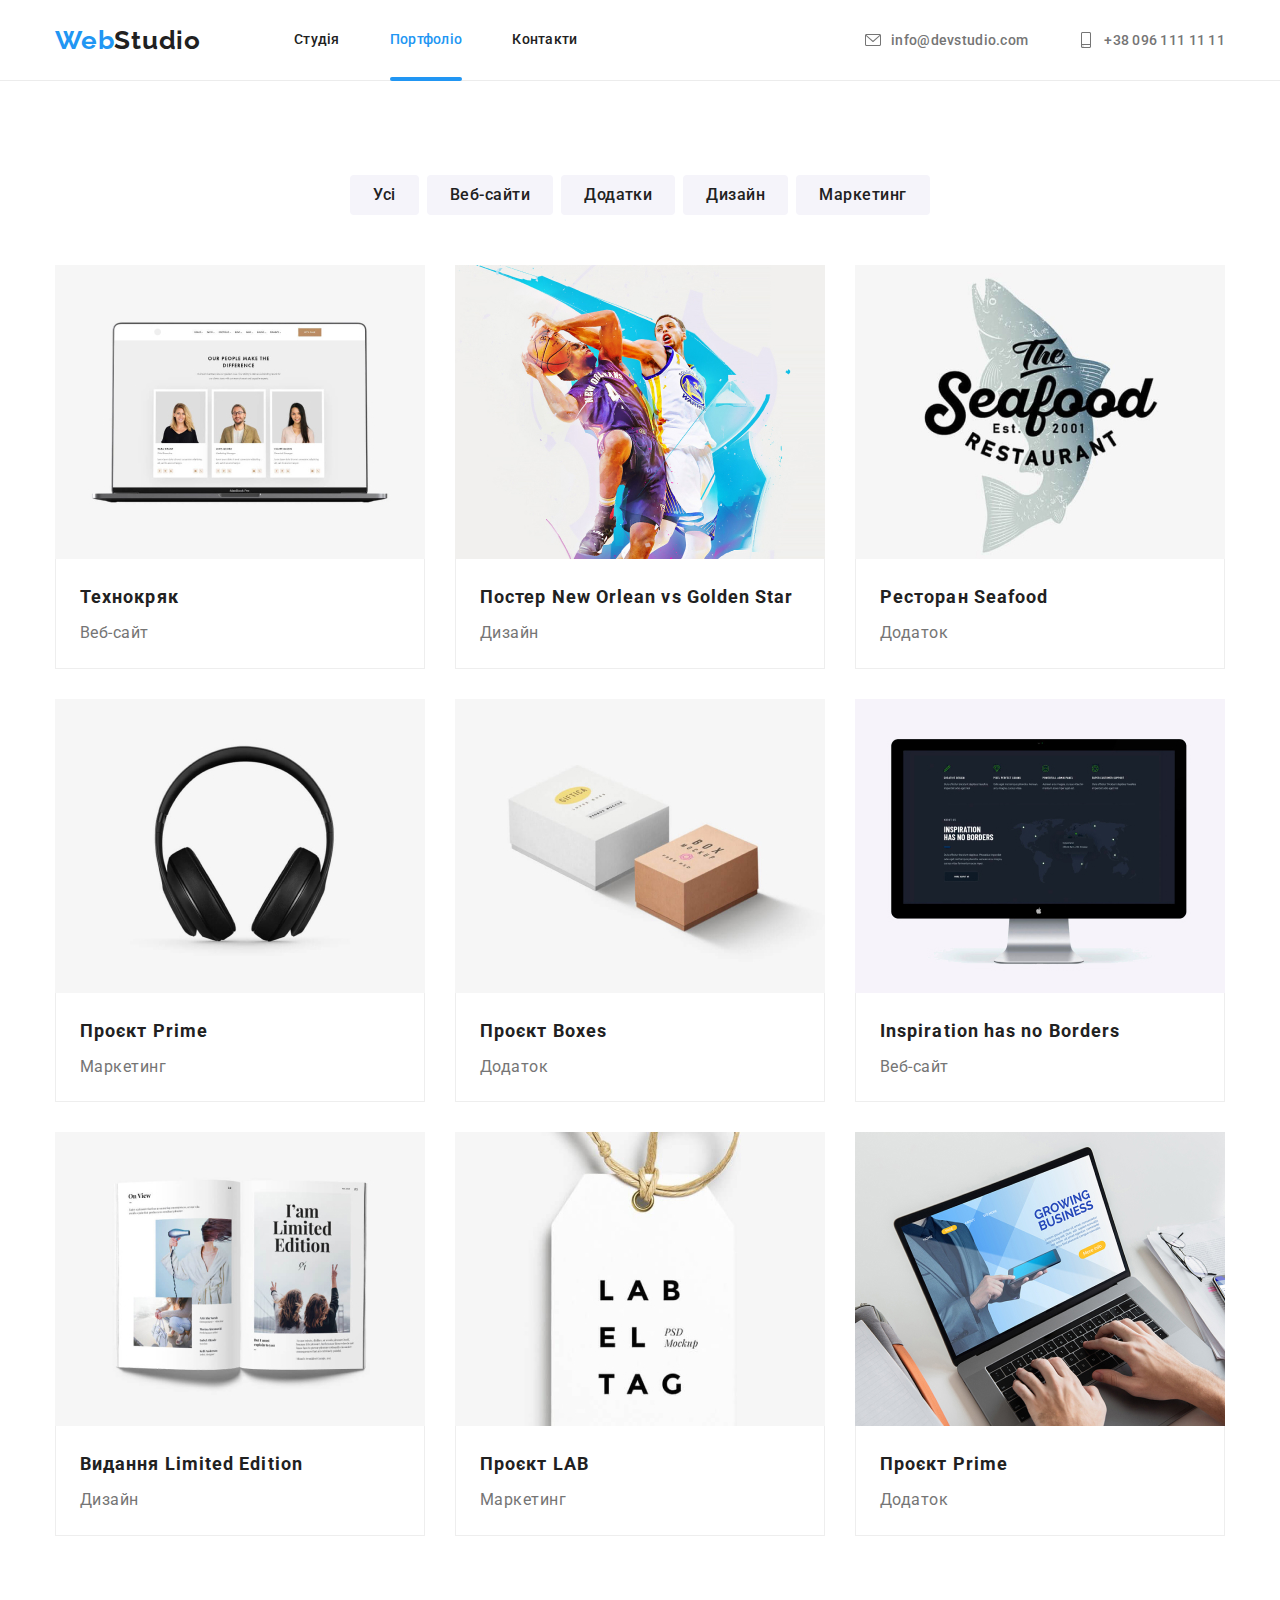
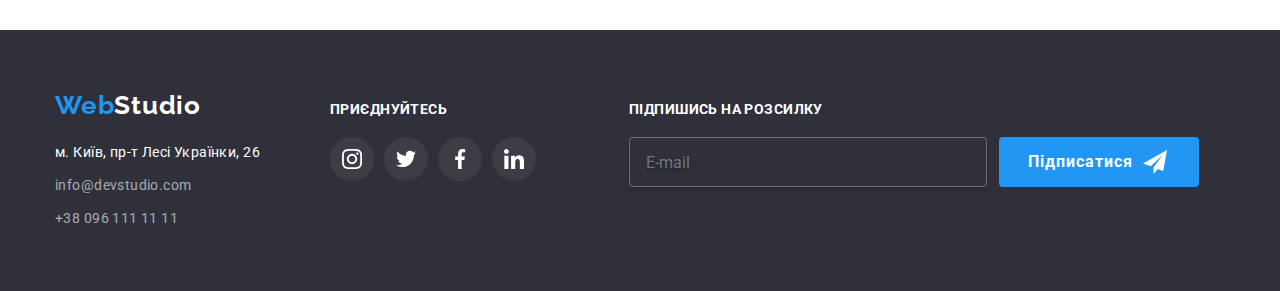
==== commit 6ec09617: "fix mentor" ====
--- a/portfolio.html
+++ b/portfolio.html
@@ -203,13 +203,12 @@
         </div>
     </section>
 </main>  
-<footer class="footer">
-        
+<footer class="footer">      
     <!-- Контакты--> 
-    <section class="contacts-section">
-    <h2 class="visually-hidden">Contacts</h2>
-            <div class="container footer-block"> 
-                <div>
+    <div class="contacts-section">
+    <p class="visually-hidden">Contacts<p>
+      <div class="container footer-block"> 
+             <div>
              <a href="./іndex.html" class="footer-section"><span class="logo-footer">Web</span>Studio</a>
                 <address class="addressa">
                     <p class="mail"> м. Київ, пр-т Лесі Українки, 26 </p>
@@ -247,23 +246,21 @@
                     </a>
                   </li>
                 </ul>
-             </div>   
-             <div class="mail-social"> 
+              </div>   
+              <div class="mail-social"> 
                 <p> ПІДПИШИСЬ НА РОЗСИЛКУ</p>
-                <div class="mail-user">
-                    <div class="mail-footer">
-                     <label for="mail" class="imput-name"></label>
-                    <input class="imput-footer" id="mail" type="email" name="mail" placeholder="E-mail"/>
-                    </div>
-                    <div class="mail-box">
-                    <button type="button" class="mail-start">Підписатися
-                   <svg class="mail-svg" width="24px" height="24px">
-                     <use href="./images/icons.svg#icon-icon-send"></use></svg></button>
-                  </div>
-                  </div>
-               </div>  
-         </div> 
-    </section>    
+                <!-- <div class="mail-user"> -->
+                    <!-- <div class="mail-footer"> -->
+
+                <form class="mail-user">
+
+                  <input class="imput-footer" placeholder="E-mail">
+                  <button type="button" class="mail-start">Підписатися
+                    <svg class="mail-svg" width="24px" height="24px">
+                      <use href="./images/icons.svg#icon-icon-send"></use></svg></button>
+                </form>   
+              </div>   
+      </div>    
 </footer>
 </body>
 </html>--- a/css/styles.css
+++ b/css/styles.css
@@ -1151,7 +1151,7 @@
     display: flex;
     justify-content: flex-start;
     flex-direction: column;
-    margin-left: 70px;
+    margin-left: 93px;
 }
 
 .mail-social p {
@@ -1176,18 +1176,18 @@
 padding: 0px;
 padding-left: 16px;
 padding-right: 12px;
-/* margin-bottom: 10px; */
+
 border: 1px solid rgba(255, 255, 255, 0.3);
-filter: drop-shadow (0px 4px 4px rgba(0, 0, 0, 0.15));
+box-shadow: 0px 4px 4px rgba(0, 0, 0, 0.15);
 background-color: var(--background-color);
 color: rgba(255, 255, 255, 0.6);
 text-shadow: 0px 4px 4px rgba(0, 0, 0, 0.25);
 border-radius: 4px;
-/* margin-top: 4px; */
+
 /* fill: var(--color-social-link); */
 
-transition: fill 250ms cubic-bezier(0.4, 0.0, 0.2, 1.0), border 250ms cubic-bezier(0.4, 0, 0.2, 1), color 
-250ms cubic-bezier(0.4, 0.0, 0.2, 1.0);
+transition: box-shadow 250ms cubic-bezier(0.4, 0.0, 0.2, 1.0), border 250ms cubic-bezier(0.4, 0, 0.2, 1), color 
+250ms cubic-bezier(0.4, 0.0, 0.2, 1.0), text-shadow 250ms cubic-bezier(0.4, 0, 0.2, 1);
 
 } 
 
@@ -1208,10 +1208,7 @@
     margin-right: 12px;
 }
 
-.mail-box {
-    position: relative;
-    /* padding: 10px 28px; */
-}
+
 
 .mail-start {
     background-color: #2196F3;
@@ -1219,8 +1216,8 @@
 }
 
 .mail-start {
-    display: block;
-    position: relative;
+    display: flex;
+    /* position: relative; */
     width: 200px;
     height: 50px;
     padding-left: 28px;
@@ -1235,7 +1232,7 @@
     align-items: center;
     letter-spacing: 0.06em;
     /* box-shadow: 0px 4px 4px rgba(0, 0, 0, 0.15); */
-  
+  margin-left: 12px;
     border: 1px solid transparent;
     /* fill: var(--background-color-page); */
     transition: fill 250ms cubic-bezier(0.4, 0.0, 0.2, 1.0), border 250ms cubic-bezier(0.4, 0, 0.2, 1);
@@ -1247,12 +1244,13 @@
     /* color: var(--accent-color); */
     box-shadow: 0px 4px 4px rgba(0, 0, 0, 0.15);
     /* text-shadow: 0px 4px 4px rgba(0, 0, 0, 0.25); */
+    background-color: #188CE8;
 }
 
 
 
     .mail-svg {
-        position: absolute;
+        /* position: absolute; */
      /* margin: 10px;
         top: 13px;
         right: 28px; */
@@ -1291,28 +1289,21 @@
     top: 50%;
     left: 50%;
     transform: translate(-50%, -50%);
-    max-height: 581px;
-    height: 100%;
+    height: 581px;
+    /* height: 100%; */
     width: 528px;
     background-color: var(--background-color-page); 
     transition: background-color  250ms cubic-bezier(0.4, 0, 0.2, 1);
-    /* z-index: -1; */
+
     padding: 40px;
 border: 1px solid transparent;
 border-radius: 4px;
 min-height: 581px;
-overflow: auto;
+/* overflow: auto; */
 box-shadow: 0px 1px 3px rgb(0 0 0 / 12%), 0px 1px 1px rgb(0 0 0 / 14%), 0px 2px 1px rgb(0 0 0 / 20%);   
      
 }
 
-
-/* 
-position: relative;
-width: 528px;
-
-background-color: rgba(255, 255, 255, 1);
-padding: 40px; */
 
 
 .modal-close {
@@ -1329,16 +1320,22 @@
     border-radius: 50%;
     border: 1px solid rgba(0, 0, 0, 0.1);
     padding: 0;
-  background-color: var(--background-color-page);
+    background-color: var(--background-color-page);
     fill: rgba(0, 0, 0, 1);
     cursor: pointer;
+    transition: fill  250ms cubic-bezier(0.4, 0.0, 0.2, 1.0);
+}
+
+.modal-close:hover,
+.modal-close:focus { 
+    fill: #2196F3;
+
 }
 
 /* Залиште свої дані, ми вам передзвонимо */
 
 .modal-data {
-    /* padding: 40px; */
-    /* display: inline-block; */
+
     padding: 0px;
     margin-bottom: 12px;
     font-weight: 700;
@@ -1348,23 +1345,17 @@
     letter-spacing: 0.03em;
     color: var(--title-text-color);
 
-    
-}
-.js-speaker-form {
-    /* margin-bottom: 20px; */
-}
-
-    padding-top: 0;
-    padding-bottom: 0px; 
-    
-   
-                            /* Модальное окно */
-
+}
+
+
+
+.form-position + .form-position {
+ margin-top: 10px;   
+}
+*/
 
 .form-position {
-    /* font-weight: 400;
-font-size: 12px;
-line-height: 14px; */
+    cursor: pointer;
 letter-spacing: 0.01em;
 color: rgba(117, 117, 117, 1);
 font-weight: 400;
@@ -1375,29 +1366,14 @@
 padding-left: 0;
 width: 448px;
 height: 40px;
-fill: var(--accent-color);
-border: 1px solid var(--accent-color);
-cursor: pointer;
-}
-
-.form-position:hover,
-.form-position:focus
-
- {
-    transition: fill 250ms cubic-bezier(0.4, 0.0, 0.2, 1.0), border 250ms cubic-bezier var(--accent-color);
-}
-
-
-
-/* .imput-name {
-
-    
-    } */
+
+}
+
 
 .imputs  {
 position: relative;
- transition: fill 250ms cubic-bezier(0.4, 0, 0.2, 1), color 250ms cubic-bezier(0.4, 0, 0.2, 1);
- cursor: pointer;
+transition: fill 250ms cubic-bezier(0.4, 0, 0.2, 1), color 250ms cubic-bezier(0.4, 0, 0.2, 1);
+cursor: pointer;
 }
 
 
@@ -1407,7 +1383,14 @@
     fill: var(--accent-color);
 }  
 
-
+.imput-name {
+font-weight: 400;
+font-size: 12px;
+line-height: 1.16;
+letter-spacing: 0.01em;
+
+color: #757575;
+}
 
 
 .imput-box {
@@ -1417,13 +1400,14 @@
     padding: 0px;
     padding-left: 40px;
     padding-right: 12px;
-    margin-bottom: 10px;
+    /* margin-bottom: 10px; */
     border: 1px solid rgba(33, 33, 33, 0.2);
     border-radius: 4px;
     cursor: pointer;
     margin-top: 4px;
-    fill: var(--color-social-link);
-    transition: fill 250ms cubic-bezier(0.4, 0.0, 0.2, 1.0), border 250ms cubic-bezier var(--accent-color);
+    fill: var(--accent-color);
+    transition: fill 250ms cubic-bezier(0.4, 0.0, 0.2, 1.0), border 250ms cubic-bezier(0.4, 0, 0.2, 1);
+
 } 
 
 .imput-box:hover,
@@ -1460,7 +1444,7 @@
     padding: 10px 52px;
     /* width: 200px;  */
     box-shadow: 0px 4px 4px rgba(0, 0, 0, 0.25);
-    /* margin-bottom: 30px; */
+    margin-top: 30px;
     /* padding-bottom: 200px; */
     /* display: flex; */
     align-items: center;
@@ -1471,13 +1455,7 @@
  
 }
 
-.submit-button {
-    /* position: absolute; */
-    /* width: 200px;
-    height: 50px; */
-    /* left:  164px; */
-    /* bottom: 40px; */
-}
+
 
 .submit-button {
     color: var(--white-color);
@@ -1507,27 +1485,27 @@
 .user-comment {
     border: 1px solid rgba(33, 33, 33, 0.2);
     /* position: absolute; */
-    width: 448px;
+    width: 100%;
     height: 58px;
     border-radius: 4px;
+    margin: 0;
     margin-top: 4px;
-    margin-bottom: 20px;
+    /* margin-bottom: 20px; */
     resize: none;
     padding: 12px 16px;
     font-weight: 400;
     font-size: 12px;
     line-height: 1.16;
     letter-spacing: 0.01em;
-    color: rgba(117, 117, 117, 0.5);
+    color: var(--title-text-color);
 
 }
 
 .user-comment:hover,
 .user-comment:focus {
-  border: 1px solid var(--accent-color);   
-}
-
-
+  border: 1px solid var(--accent-color);  
+    
+}
 
 .text-comment {
 font-weight: 400;
@@ -1543,30 +1521,30 @@
 left: 52px;
 bottom: 124px;
 /* : #212121; */
-
 background-color: #2196F3;
 border: 1px solid #212121;
 cursor: pointer;  
-transition: border-color 250ms cubic-beziervar(--accent-color);
-
-}
+/* transition: background-color 250ms cubic-bezier(0.4, 0, 0.2, 1); */
+
+}
+/* .check-box:hover, 
+.check-box:focus {
+fill:#2196F3
+} */
+
 
 /* identical to box height */
 
 
 .check-polise {
-    /* position: absolute; */
-    /* display:flex; */
-    display: flex;
-    align-items: center;
-    padding-left: 12px;
-    margin: 0;
-    margin-bottom: 30px;
-    border-color: var(--accent-color);
-    /* left: 52px; */
-    /* bottom: 120px; */
-  
-   
+
+display: flex;
+align-items: center;
+padding-left: 12px;
+margin: 0;
+margin-top: 20px;
+margin-bottom: 0px;
+border-color: var(--accent-color);
 
 }
 .check-box:hover,
